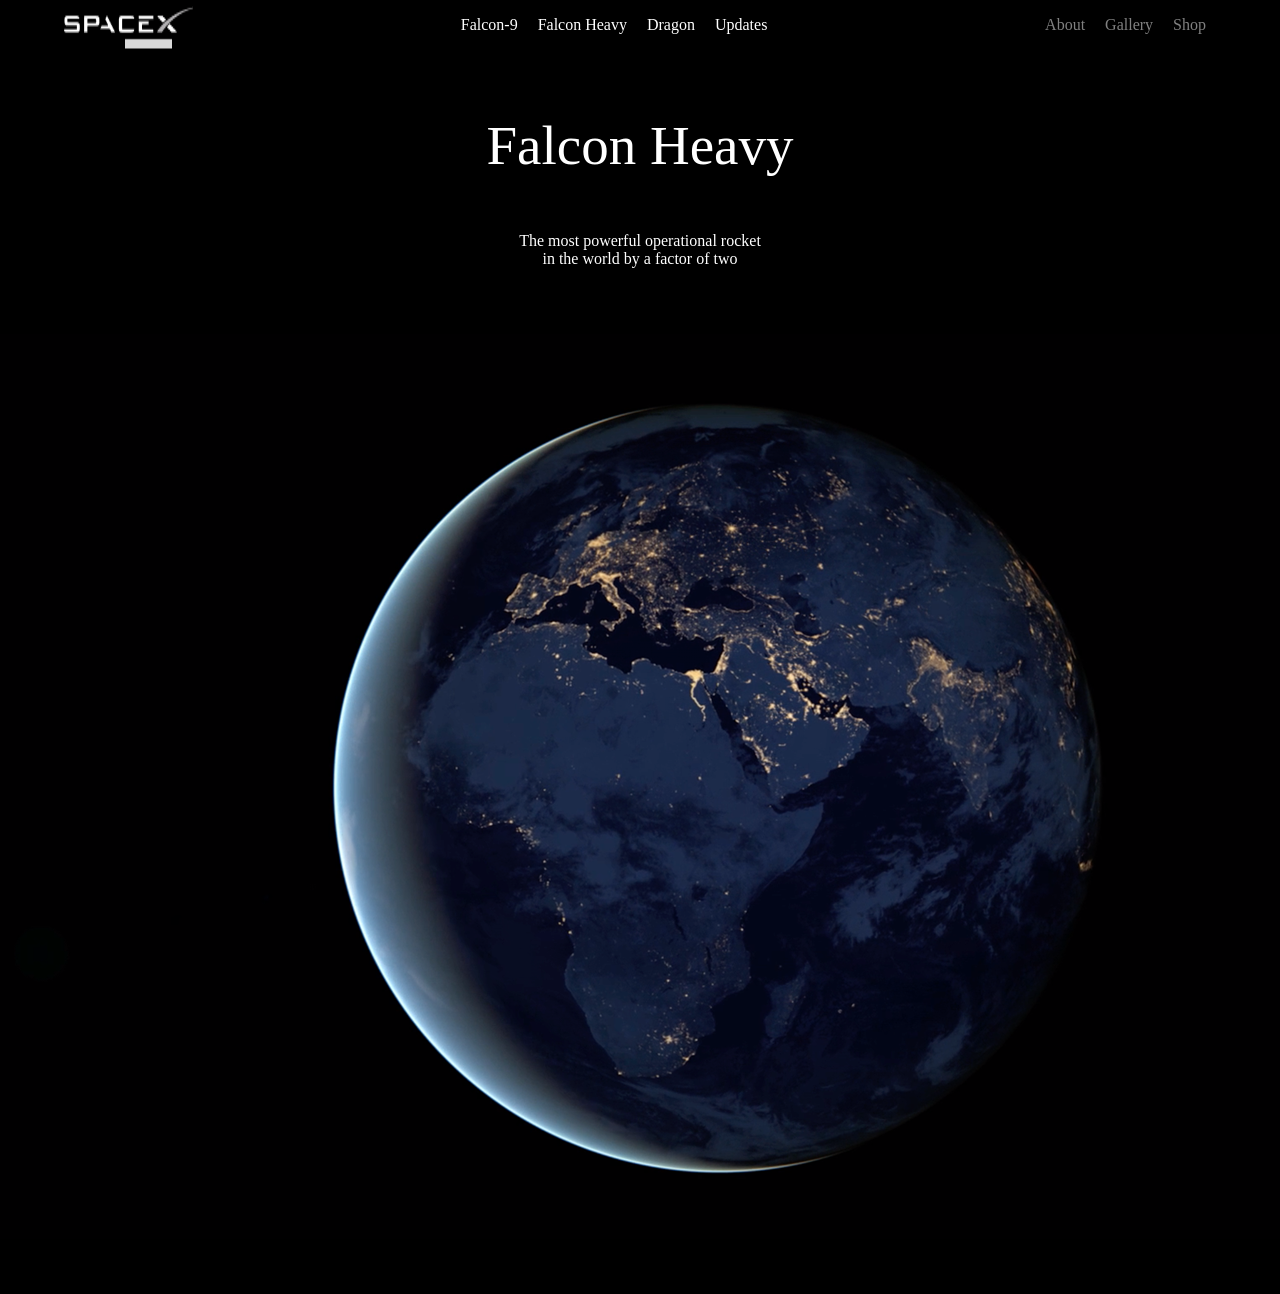
==== index.html @ 92bc4ea1 "были добавлены файлы проекта" ====
<!DOCTYPE html>
<html lang="ru">
<head>
    <meta charset="UTF-8">
    <meta name="viewport" content="width=device-width, initial-scale=1.0">
    <link rel="stylesheet" type="text/css" href="style.css">
    <title>Document</title>
</head>
<body>
    <header>
        <img src="logo (1).png" class="logo">

        <nav class="main-nav">
            <ul class="list">
                <li class="item"><a href="#" class="item-link">Falcon-9</a></li>
                <li class="item"><a href="#" class="item-link">Falcon Heavy</a></li>
                <li class="item"><a href="#" class="item-link">Dragon</a></li>
                <li class="item"><a href="#" class="item-link">Updates</a></li>
            </ul>
        </nav>

        <nav class="second-nav">
            <ul class="list">
                <li class="item"><a href="#" class="item-link2">About</a></li>
                <li class="item"><a href="#" class="item-link2">Gallery</a></li>
                <li class="item"><a href="#" class="item-link2">Shop</a></li>
            </ul>
        </nav>
    </header>

    <main>
        <section class="main1">
            <p class="text" style="margin-top: 5%" id="textH1">Falcon Heavy</p>
            <p class="text">The most powerful operational rocket <br>in the world by a factor of two</p>
            <img src="image 2.png" class="planetImage">
        </section>
    </main>
</body>
</html>
---- style.css ----
body{
    background: black;
    margin: 0;
}
header{
    max-width: 1230px;
    margin: auto;
    width: 90%;
    display: flex;
    justify-content: space-between;
}
.list{
    display: flex;
    list-style: none;
}
.item-link{
    color: white;
    text-decoration: none;
    margin-left: 10px;
    margin-right: 10px;
    font-size: 16px;
}
.item-link2{
    color: gray;
    text-decoration: none;
    margin-left: 10px;
    margin-right: 10px;
    font-size: 16px;
}
.planetImage{
    width: 1437px;
    height: 1006px;
}
.text{
    color: white;
    font-size: 16px;
}
.main1{
    display: block;
    text-align: center;
}
#textH1{
    font-size: 55px;
}
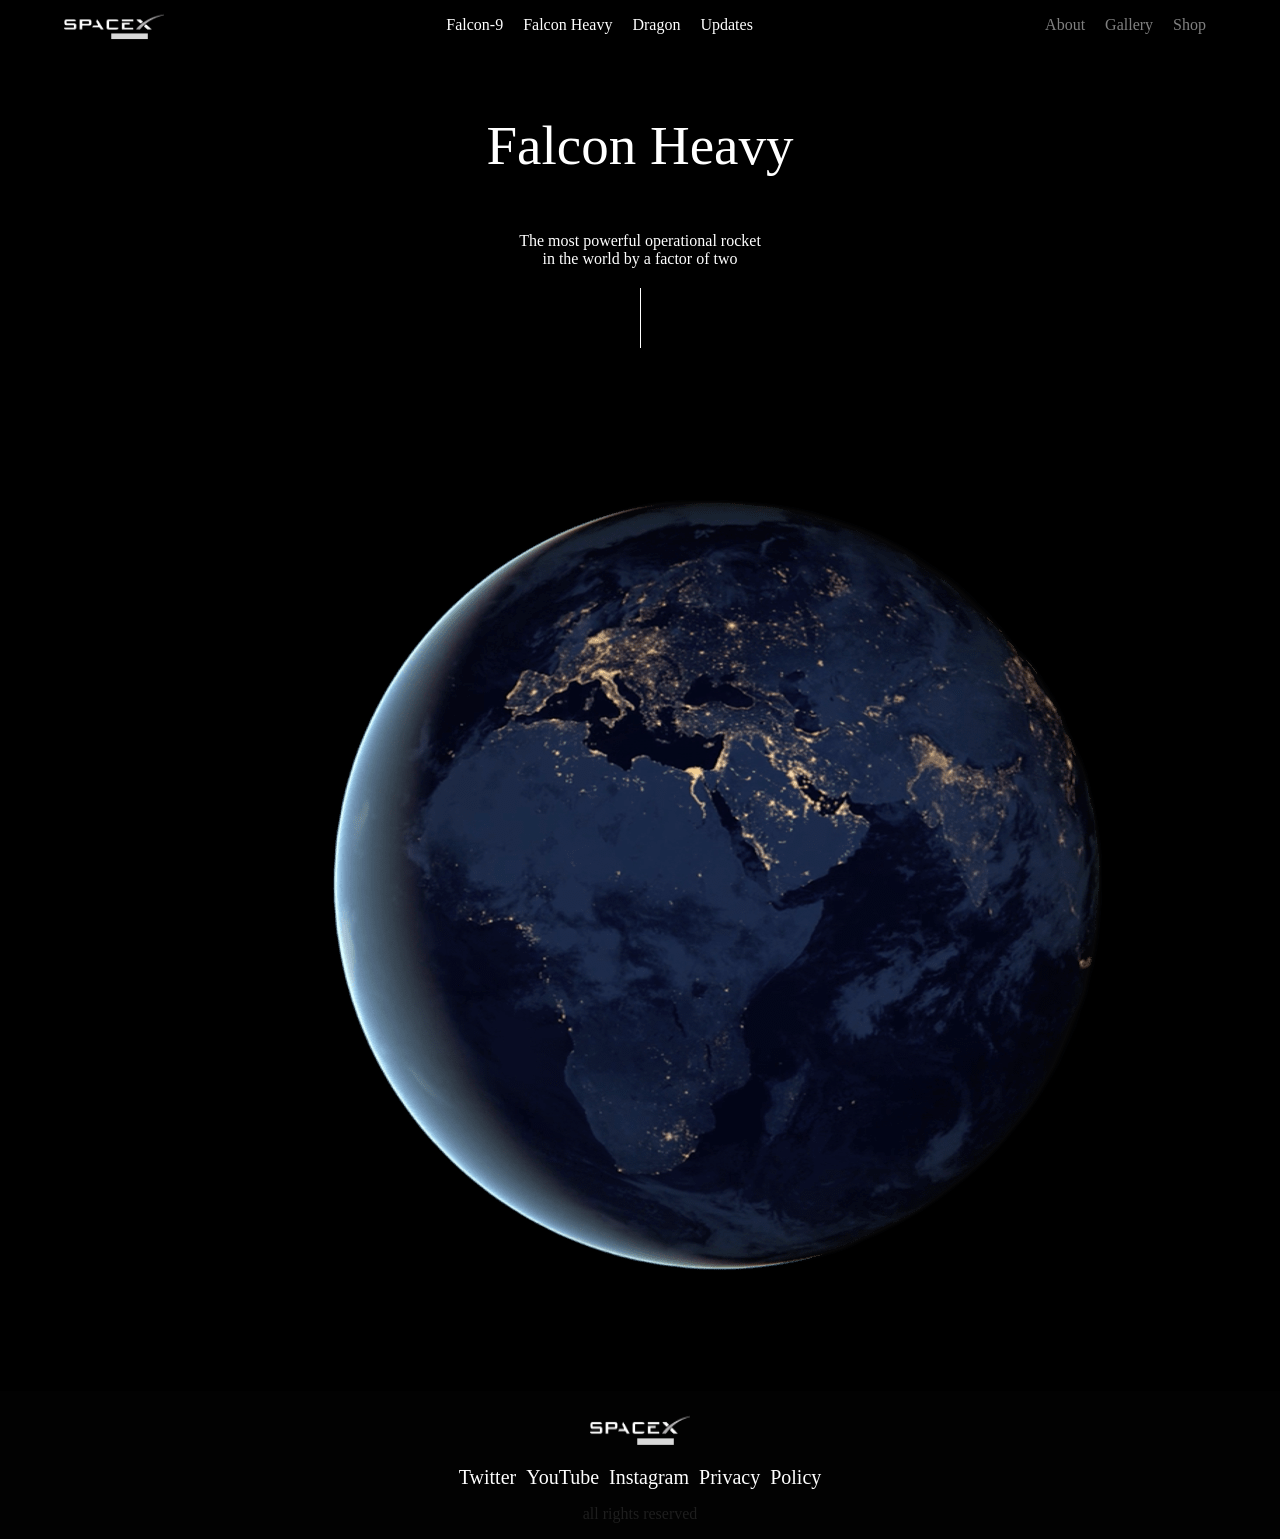
==== commit d8fa7851: "был улучшен footer. начал делать dropDown" ====
--- a/index.html
+++ b/index.html
@@ -1,18 +1,18 @@
 <!DOCTYPE html>
-<html lang="ru">
+<html lang="en">
 <head>
     <meta charset="UTF-8">
     <meta name="viewport" content="width=device-width, initial-scale=1.0">
     <link rel="stylesheet" type="text/css" href="style.css">
-    <title>Document</title>
+    <title>SpaceX</title>
 </head>
 <body>
     <header>
-        <img src="logo (1).png" class="logo">
+        <a href="index.html"><img src="logo (1).png" class="logo"></a>
 
         <nav class="main-nav">
             <ul class="list">
-                <li class="item"><a href="#" class="item-link">Falcon-9</a></li>
+                <li class="item"><a href="falcon-9.html" class="item-link">Falcon-9</a></li>
                 <li class="item"><a href="#" class="item-link">Falcon Heavy</a></li>
                 <li class="item"><a href="#" class="item-link">Dragon</a></li>
                 <li class="item"><a href="#" class="item-link">Updates</a></li>
@@ -31,9 +31,25 @@
     <main>
         <section class="main1">
             <p class="text" style="margin-top: 5%" id="textH1">Falcon Heavy</p>
-            <p class="text">The most powerful operational rocket <br>in the world by a factor of two</p>
-            <img src="image 2.png" class="planetImage">
+            <p class="text" id="textP">The most powerful operational rocket <br>in the world by a factor of two <br></p>
+            <img src="image 2 (1).png" class="planetImage">
         </section>
     </main>
+
+    <footer>
+        <div class="bgFooter"> 
+            <img src="logo (1).png" width="100" height="35" style="margin-top: 20px">
+            <section class="social">
+            <a href="https://x.com/SpaceX?lang=ru" target="_blank" class="socialNetwork">Twitter</a>
+            <a href="#" target="_blank" class="socialNetwork">YouTube</a>
+            <a href="#" target="_blank" class="socialNetwork">Instagram</a>
+            <a href="#" target="_blank" class="socialNetwork">Privacy</a>
+            <a href="#" target="_blank" class="socialNetwork">Policy</a>
+            </section>
+            <p class="footerText">all rights reserved</p>
+        </div>
+    </footer>
+
+    <script src="index.js"></script>
 </body>
 </html>
--- a/style.css
+++ b/style.css
@@ -8,6 +8,7 @@
     width: 90%;
     display: flex;
     justify-content: space-between;
+    height: 50px;
 }
 .list{
     display: flex;
@@ -19,6 +20,10 @@
     margin-left: 10px;
     margin-right: 10px;
     font-size: 16px;
+    transition: .5s ease;
+}
+.item-link:hover{
+    font-size: 18px;
 }
 .item-link2{
     color: gray;
@@ -30,6 +35,7 @@
 .planetImage{
     width: 1437px;
     height: 1006px;
+    margin-top: 1%;
 }
 .text{
     color: white;
@@ -41,4 +47,85 @@
 }
 #textH1{
     font-size: 55px;
+    animation: startAnim 1.5s ease;
+    animation-fill-mode: forwards;
+}
+.logo{
+    width: 100px;
+    height: 30px;
+    margin-top: 10px;
+}
+#textP{
+    animation: startAnim 3s;
+    animation-fill-mode: forwards;
+}
+#textP::after{
+    content: "";
+    display: inline-block;
+    width: 1px;
+    height: 60px;
+    background: white;
+    margin-top: 20px;
+}
+@keyframes startAnim{
+    0%{
+        opacity: 0;
+        margin-right: 100px;
+    }
+    100%{
+        opacity: 1;
+        margin-right: 0px;
+    }
+}
+
+
+
+.bgFooter{
+    background: #020202;
+    width: 100%;
+    text-align: center;
+    min-height: 16vh;
+    display: flex;
+    flex-direction: column;
+    align-items: center;
+}
+.footerText{
+    color: #1e1e1e;
+}
+
+
+
+
+
+
+
+
+/*Falcon-9*/
+.listRocket, .secondListRocket, .textRocket, .secondTextRocket{
+    color: white;
+}
+.textRocket{
+    font-size: 28px;
+    margin-top: 100px;
+    margin-left: 40px;
+    background: #070707;
+    display: inline-block;
+    padding: 25px;
+    border-radius: 10px;
+}
+.social{
+    display: flex;
+    gap: 10px;
+    margin-top: 20px;
+}
+.socialNetwork{
+    text-decoration: none;
+    color: white;
+    font-size: 20px;
+    transition: .3s ease;
+    display: inline-block;
+    white-space: nowrap;
+}
+.socialNetwork:hover{
+    font-size: 21px;
 }
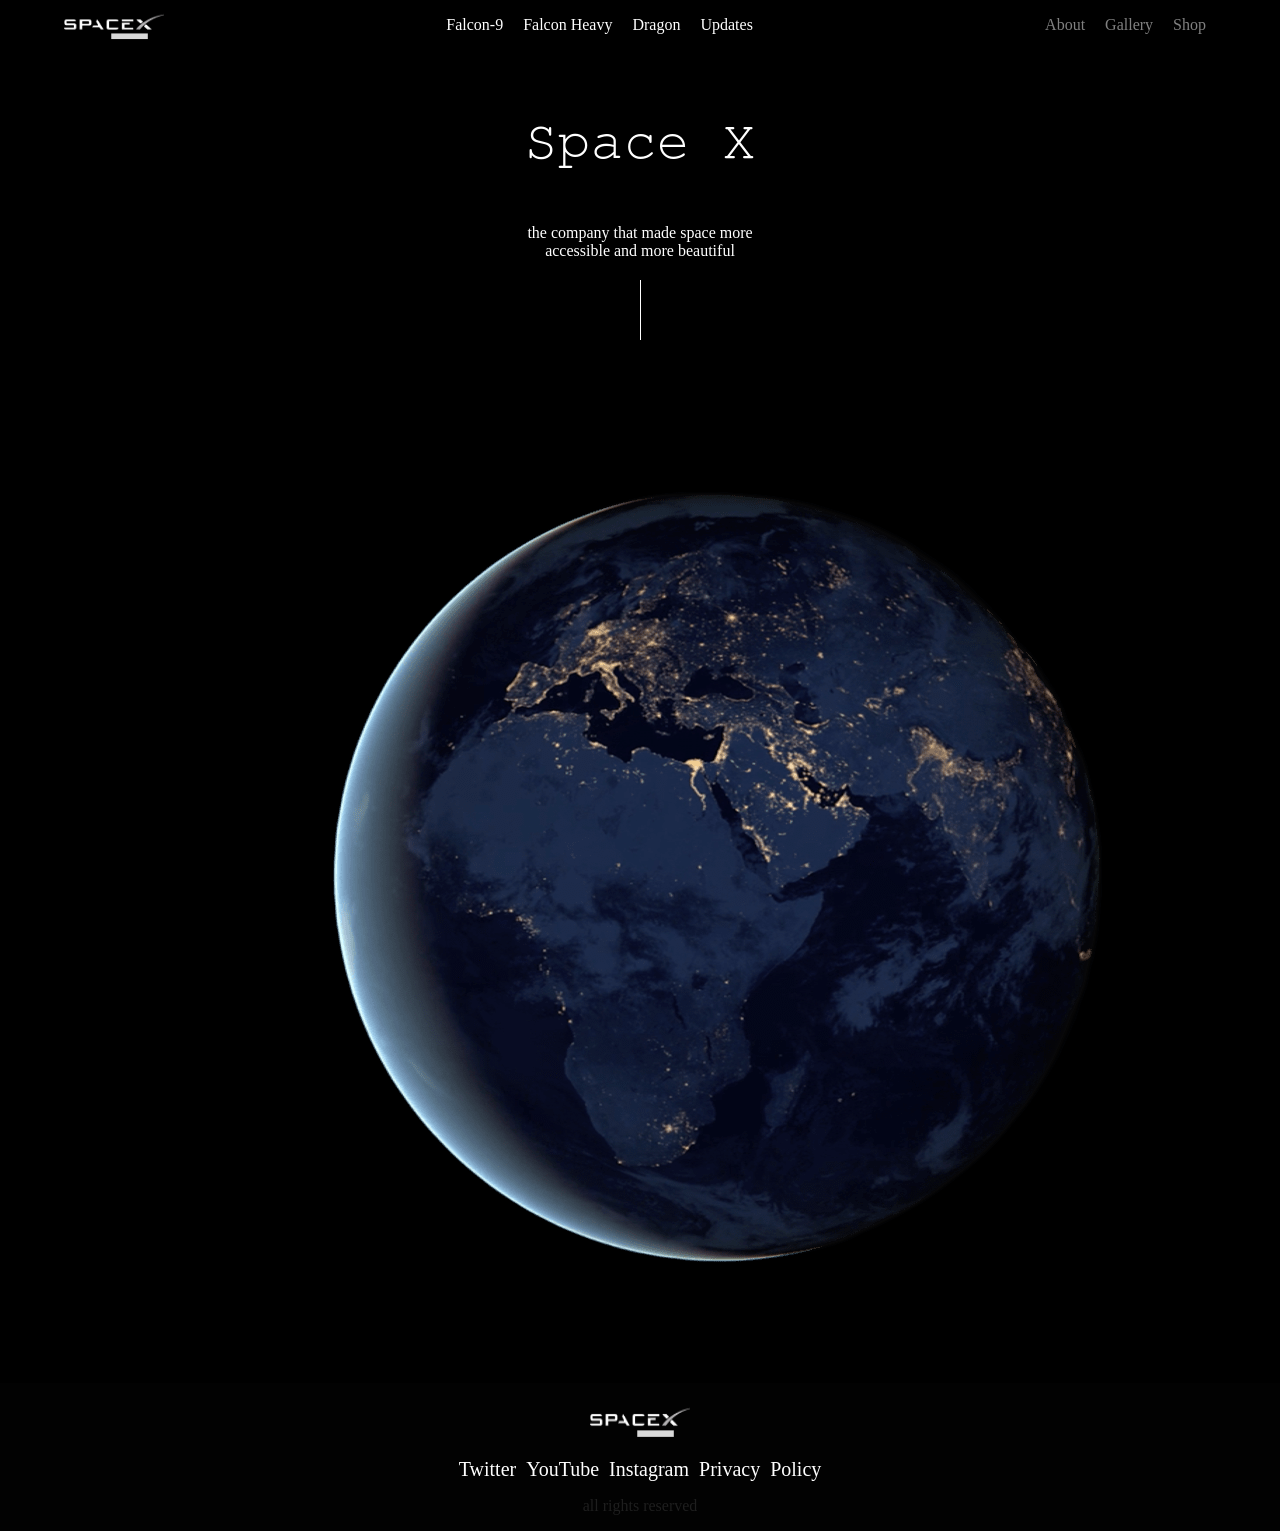
==== commit b1a9c4fb: "начал делать страницу Falcon Heavy. Улучшил страницу Falcon-9 и добавил небольшие изменения на главн" ====
--- a/index.html
+++ b/index.html
@@ -13,7 +13,7 @@
         <nav class="main-nav">
             <ul class="list">
                 <li class="item"><a href="falcon-9.html" class="item-link">Falcon-9</a></li>
-                <li class="item"><a href="#" class="item-link">Falcon Heavy</a></li>
+                <li class="item"><a href="Falcon-Heavy.html" class="item-link">Falcon Heavy</a></li>
                 <li class="item"><a href="#" class="item-link">Dragon</a></li>
                 <li class="item"><a href="#" class="item-link">Updates</a></li>
             </ul>
@@ -30,8 +30,8 @@
 
     <main>
         <section class="main1">
-            <p class="text" style="margin-top: 5%" id="textH1">Falcon Heavy</p>
-            <p class="text" id="textP">The most powerful operational rocket <br>in the world by a factor of two <br></p>
+            <p class="text" style="margin-top: 5%; font-family: FreeMono, monospace" id="textH1">Space X</p>
+            <p class="text" id="textP">the company that made space more <br>accessible and more beautiful <br></p>
             <img src="image 2 (1).png" class="planetImage">
         </section>
     </main>
@@ -41,8 +41,8 @@
             <img src="logo (1).png" width="100" height="35" style="margin-top: 20px">
             <section class="social">
             <a href="https://x.com/SpaceX?lang=ru" target="_blank" class="socialNetwork">Twitter</a>
-            <a href="#" target="_blank" class="socialNetwork">YouTube</a>
-            <a href="#" target="_blank" class="socialNetwork">Instagram</a>
+            <a href="https://www.youtube.com/spacex" target="_blank" class="socialNetwork">YouTube</a>
+            <a href="https://www.instagram.com/spacex" target="_blank" class="socialNetwork">Instagram</a>
             <a href="#" target="_blank" class="socialNetwork">Privacy</a>
             <a href="#" target="_blank" class="socialNetwork">Policy</a>
             </section>
--- a/style.css
+++ b/style.css
@@ -1,6 +1,9 @@
 body{
     background: black;
     margin: 0;
+    /*background-image: url("https://wallpapercrafter.com/desktop/10631-starry-sky-stars-space-dark-astronomy-4k.jpg");
+    background-size: 50%;
+    */
 }
 header{
     max-width: 1230px;
@@ -67,6 +70,10 @@
     background: white;
     margin-top: 20px;
 }
+#textP2{
+    animation: startAnim 3s;
+    animation-fill-mode: forwards;
+}
 @keyframes startAnim{
     0%{
         opacity: 0;
@@ -109,9 +116,10 @@
     margin-top: 100px;
     margin-left: 40px;
     background: #070707;
-    display: inline-block;
     padding: 25px;
     border-radius: 10px;
+    align-items: center;
+    margin-right: 500px;
 }
 .social{
     display: flex;
@@ -128,4 +136,62 @@
 }
 .socialNetwork:hover{
     font-size: 21px;
+}
+.f9Text{
+    color: white;
+    font-size: 32px;
+}
+.mainRocketInfo{
+    text-align: center;
+    background: #070707;
+    padding: 25px;
+    display: flex;
+    width: 60%;
+    border-radius: 15px;
+    margin-top: 100px;
+    margin-left: 18%;
+    margin-bottom: 15%;
+}
+.rocketCardInfo{
+    display: flex;
+    padding: 5px;
+    border-radius: 15px;
+    text-align: center;
+    justify-content: center;
+    gap: 30px;
+}
+.card{
+    background: #0a0a0a;
+    width: 300px;
+    height: 450px;
+    border-radius: 15px;
+    border: 4px solid black;
+    transition: .3s ease;
+    position: relative;
+    top: 0px;
+    color: white;
+    font-size: 32px;
+    margin-top: 100px;
+    flex: 1;
+}
+.card:hover{
+    background: #e3e3e3;
+    color: black;
+    top: -40px;
+    box-shadow: 0px 20px 0px rgba(255,255,255,0.1)
+}
+.textInCard{
+    margin-left: 5px;
+    margin-right: 5px;
+    font-family: FreeMono, monospace;
+}
+.information{
+    display: flex;
+    color: white;
+    margin-left: 70px;
+    font-size: 22px;
+    margin-top: 50px;
+}
+.numbers{
+    margin-left: 250px;
 }
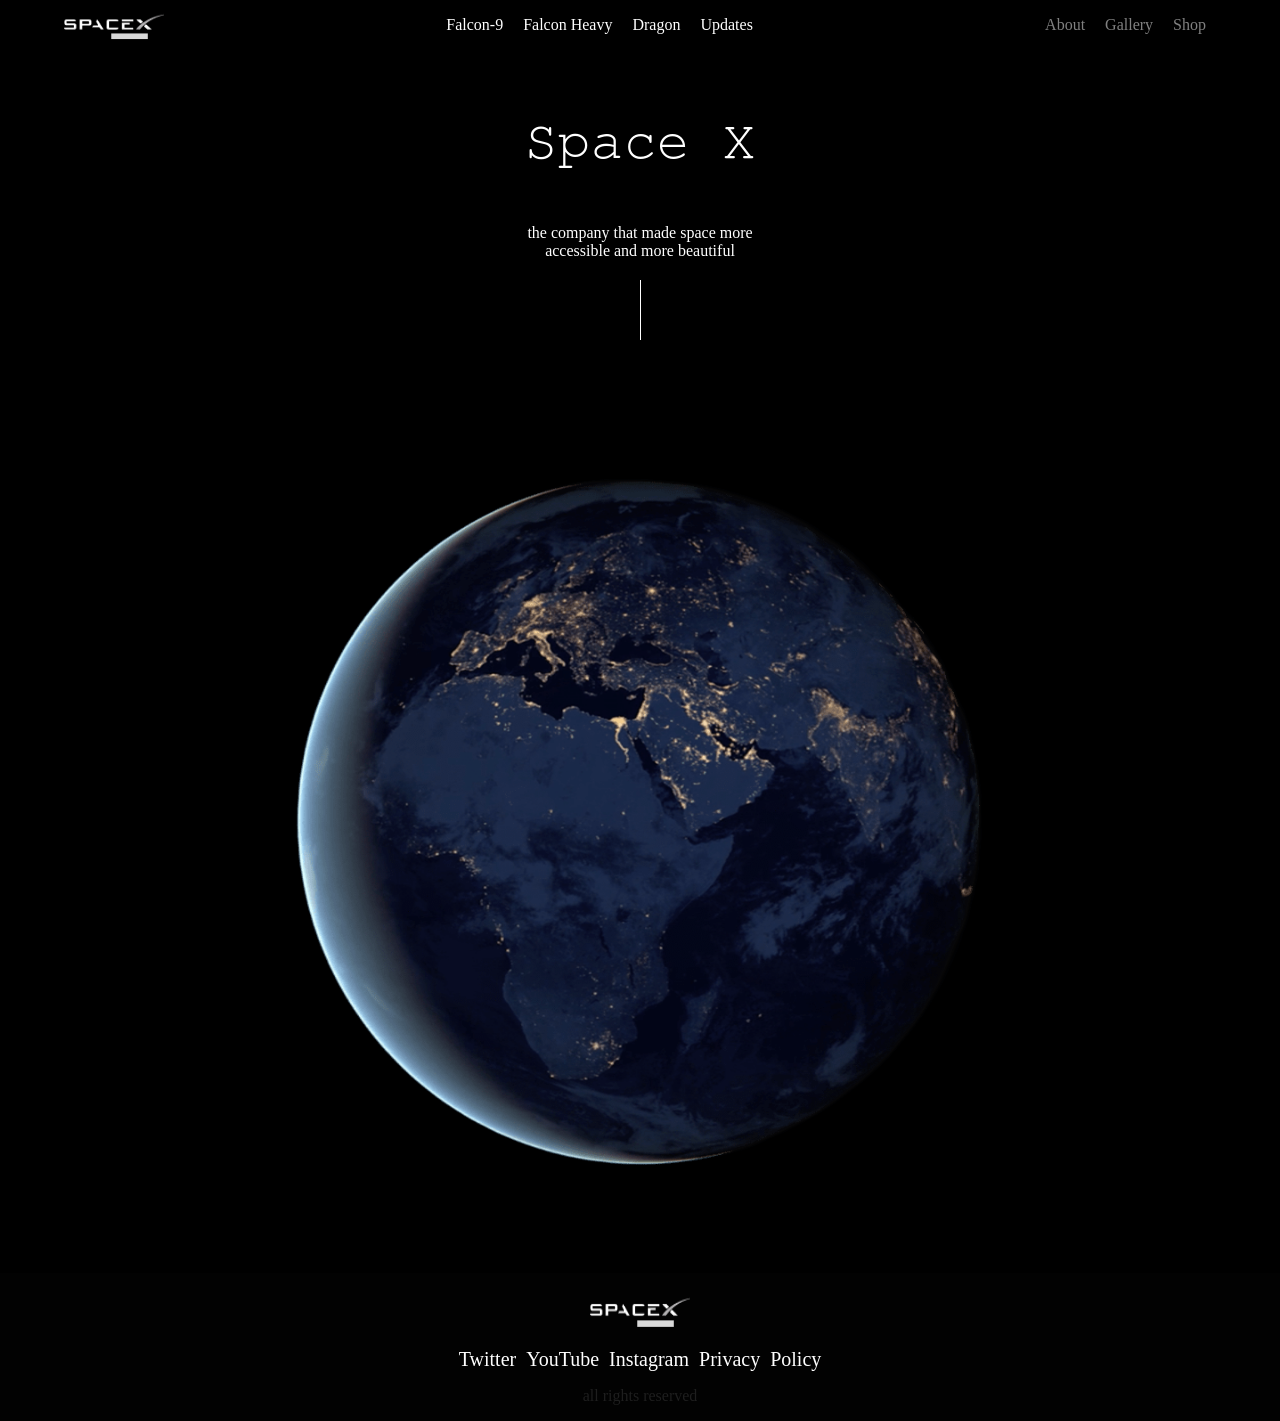
==== commit 24e0bae4: "исправлена первая страница для мобильных устройств и почти доделана версия для пк" ====
--- a/index.html
+++ b/index.html
@@ -14,7 +14,7 @@
             <ul class="list">
                 <li class="item"><a href="falcon-9.html" class="item-link">Falcon-9</a></li>
                 <li class="item"><a href="Falcon-Heavy.html" class="item-link">Falcon Heavy</a></li>
-                <li class="item"><a href="#" class="item-link">Dragon</a></li>
+                <li class="item"><a href="Dragon.html" class="item-link">Dragon</a></li>
                 <li class="item"><a href="#" class="item-link">Updates</a></li>
             </ul>
         </nav>
@@ -26,6 +26,19 @@
                 <li class="item"><a href="#" class="item-link2">Shop</a></li>
             </ul>
         </nav>
+
+    <nav class="container">
+        <ul class="navigationList">
+            <li class="itemList"><a href="falcon-9.html">Falcon-9</a></li>
+            <br>
+            <li class="itemList"><a href="Falcon-Heavy.html">Falcon Heavy</a></li>
+            <br>
+            <li class="itemList"><a href="Dragon.html">Dragon</a></li>
+        </ul>
+    </nav>
+    <section class="button-section">
+            <button id="btn"><img src="menuImage/right-arrow.png" alt="menu" width="30" height="35" id="imageMenu"></button>
+    </section>
     </header>
 
     <main>
--- a/style.css
+++ b/style.css
@@ -37,7 +37,8 @@
 }
 .planetImage{
     width: 1437px;
-    height: 1006px;
+    max-width: 100%;
+    height: auto;
     margin-top: 1%;
 }
 .text{
@@ -91,7 +92,6 @@
     background: #020202;
     width: 100%;
     text-align: center;
-    min-height: 16vh;
     display: flex;
     flex-direction: column;
     align-items: center;
@@ -194,4 +194,92 @@
 }
 .numbers{
     margin-left: 250px;
+}
+
+
+
+
+
+
+
+
+
+
+
+
+
+
+/*phone, main page*/
+@media(max-width: 575px){
+.main-nav, .second-nav{
+    display: none;
+}
+.container{
+    display: block;
+}
+.container{
+    opacity: 0;
+    position: absolute;
+    width: 100%;
+    height: 50px;
+    background: #0f0f0f;
+    visibility: hidden;
+    border-radius: 25px;
+    transition: 0.5s ease;
+    z-index: 100;
+}
+.container.active{
+    opacity: 1;
+    visibility: visible;
+    height: 100%;
+}
+.itemList{
+    color: white;
+    display: inline-block;
+    margin-top: 35px;
+    margin-left: 10px;
+}
+li>a{
+    color: white;
+    text-decoration: none;
+    font-size: 30px;
+}
+button{
+    border: 0px;
+    border-radius: 10px;
+    margin-top: 10px;
+    float: right;
+}
+.button-section{
+    z-index: 101;
+}
+.bgFooter{
+    background: #020202;
+    min-height: 40vh;
+    justify-content: flex-end;
+    margin-bottom: 50px;
+}
+}
+
+
+
+
+
+
+
+
+
+
+
+
+
+
+/*PC*/
+@media(min-width: 1024px){
+.button-section{
+    display: none;
+}
+.container{
+    display: none;
+}
 }
